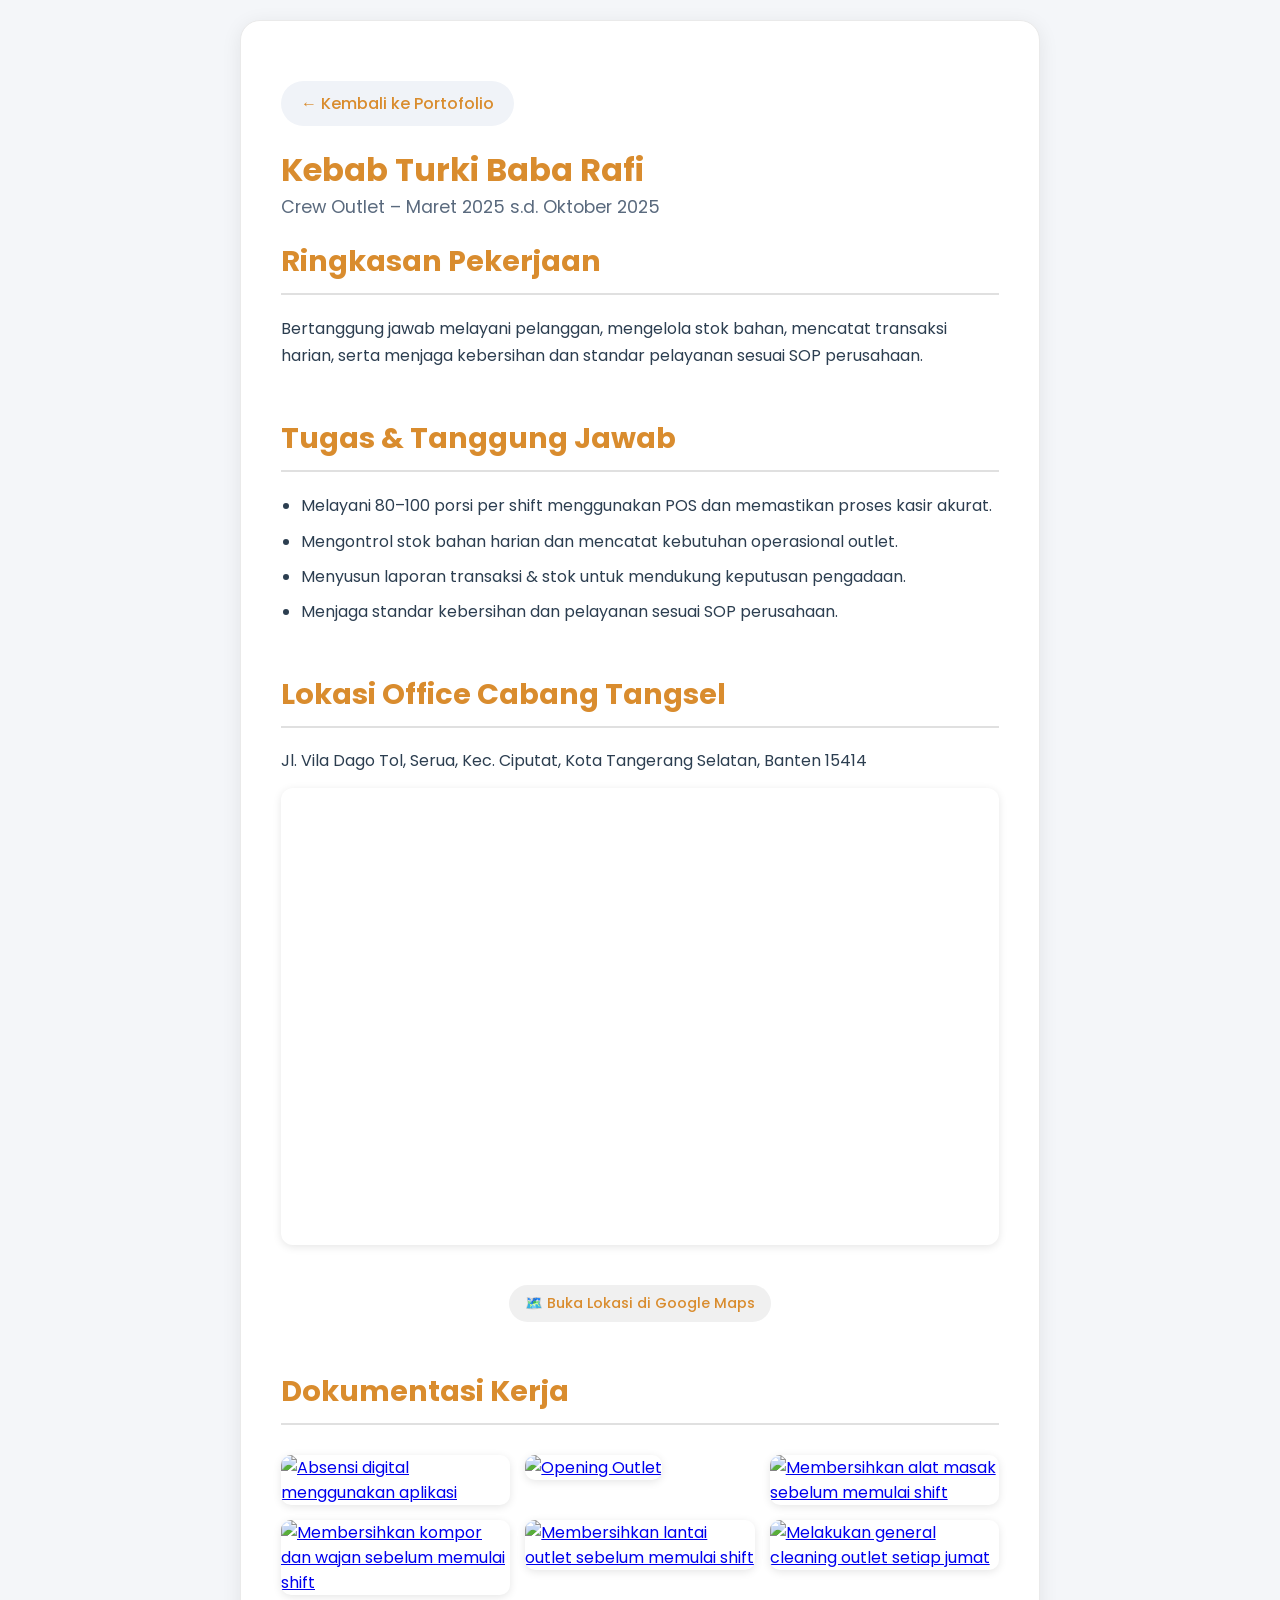
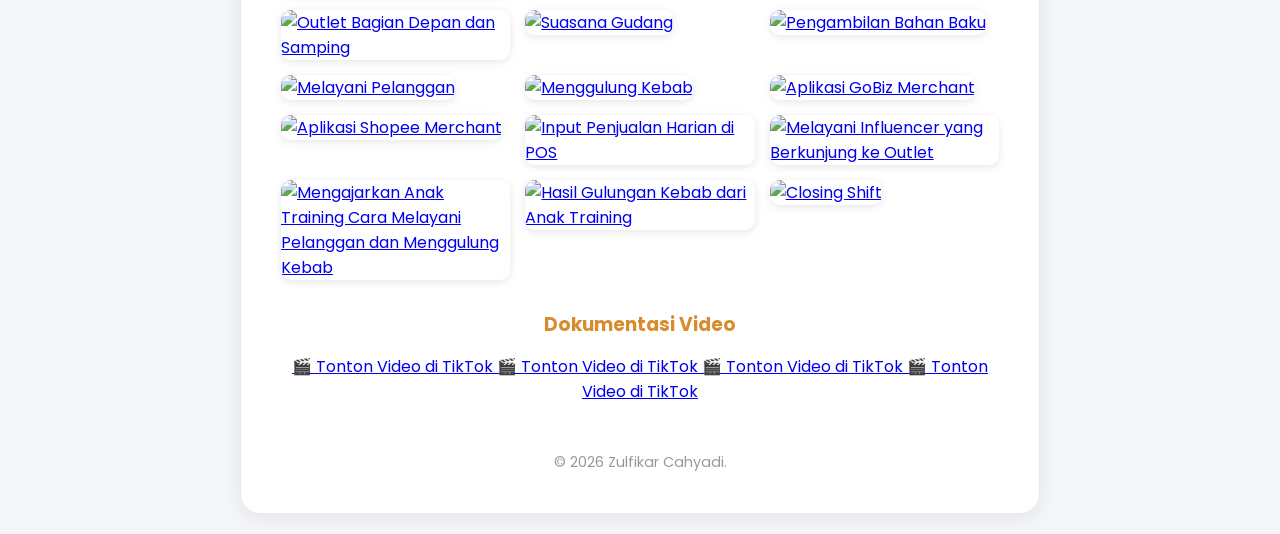
==== kebab-babarafi.html @ 0f0b09ec "Add files via upload" ====
<!DOCTYPE html>
<html lang="id">
<head>
    <meta charset="UTF-8">
    <meta name="viewport" content="width=device-width, initial-scale=1.0">
    <title>Kebab Turki Baba Rafi – Dokumentasi Kerja</title>
    
    <!-- Font Poppins -->
    <link href="https://fonts.googleapis.com/css2?family=Poppins:wght@300;400;500;600;700&display=swap" rel="stylesheet">
    
    <link rel="stylesheet" href="style.css">
</head>
<body>
    <div class="container">
        <!-- Tombol Kembali -->
        <a href="index.html" class="back-btn">← Kembali ke Portofolio</a>
        
        <h1>Kebab Turki Baba Rafi</h1>
        <p class="tagline">Crew Outlet – Maret 2025 s.d. Oktober 2025</p>
        
        <section class="job-detail">
            <h2>Ringkasan Pekerjaan</h2>
            <p>
                Bertanggung jawab melayani pelanggan, mengelola stok bahan, mencatat transaksi harian, serta menjaga kebersihan dan standar pelayanan sesuai SOP perusahaan.
            </p>
        </section>

        <section class="job-tasks">
            <h2>Tugas & Tanggung Jawab</h2>
            <ul>
                <li>Melayani 80–100 porsi per shift menggunakan POS dan memastikan proses kasir akurat.</li>
                <li>Mengontrol stok bahan harian dan mencatat kebutuhan operasional outlet.</li>
                <li>Menyusun laporan transaksi & stok untuk mendukung keputusan pengadaan.</li>
                <li>Menjaga standar kebersihan dan pelayanan sesuai SOP perusahaan.</li>
            </ul>
        </section>

        <section class="job-location">
            <h2>Lokasi Office Cabang Tangsel</h2>
            <p>Jl. Vila Dago Tol, Serua, Kec. Ciputat, Kota Tangerang Selatan, Banten 15414</p>
            <!-- Ganti dengan embed code dari Google Maps sesuai outletmu -->
            <div class="map-container">
                <iframe src="https://www.google.com/maps/embed?pb=!1m14!1m8!1m3!1d495.7077864501391!2d106.70398!3d-6.308022!3m2!1i1024!2i768!4f13.1!3m3!1m2!1s0x2e69e5000edd0101%3A0x4ac896b4d38f4c92!2sDepo%20Baba%20Rafi%20Tangsel!5e0!3m2!1sid!2sid!4v1777367308879!5m2!1sid!2sid" width="600" height="450" style="border:0;" allowfullscreen="" loading="lazy" referrerpolicy="no-referrer-when-downgrade"></iframe>
            </div>
            <p style="text-align: center; margin-top: 10px;">
                <a href="https://maps.app.goo.gl/LRSj257Zqp8jHyZv6" target="_blank" class="gallery-btn">
                    🗺️ Buka Lokasi di Google Maps
                </a>
            </p>
        </section>

        <section class="job-gallery">
            <h2>Dokumentasi Kerja</h2>
            <div class="gallery">
                <a href="images/babarafi-absen.png" target="_blank">
                    <img src="images/babarafi-absen.png" alt="Absensi digital menggunakan aplikasi">
                </a>
                <a href="images/babarafi-opening.jpg" target="_blank">
                    <img src="images/babarafi-opening.jpg" alt="Opening Outlet">
                </a>
                <a href="images/babarafi-alatmasak.jpg" target="_blank">
                    <img src="images/babarafi-alatmasak.jpg" alt="Membersihkan alat masak sebelum memulai shift">
                </a>
                <a href="images/babarafi-komporwajan.jpg" target="_blank">
                    <img src="images/babarafi-komporwajan.jpg" alt="Membersihkan kompor dan wajan sebelum memulai shift">
                </a>
                <a href="images/babarafi-lantaioutlet.jpg" target="_blank">
                    <img src="images/babarafi-lantaioutlet.jpg" alt="Membersihkan lantai outlet sebelum memulai shift">
                </a>
                <a href="images/babarafi-general cleaning.jpg" target="_blank">
                    <img src="images/babarafi-general cleaning.jpg" alt="Melakukan general cleaning outlet setiap jumat">
                </a>
                <a href="images/babarafi-bagian samping.jpg" target="_blank">
                    <img src="images/babarafi-bagian samping.jpg" alt="Outlet Bagian Depan dan Samping">
                </a>
                <a href="images/babarafi-suasanagudang.jpg" target="_blank">
                    <img src="images/babarafi-suasanagudang.jpg" alt="Suasana Gudang">
                </a>
                <a href="images/babarafi-pengambilanbbo.jpg" target="_blank">
                    <img src="images/babarafi-pengambilanbbo.jpg" alt="Pengambilan Bahan Baku">
                </a>
                <a href="images/babarafi-melayanipelanggan.jpg" target="_blank">
                    <img src="images/babarafi-melayanipelanggan.jpg" alt="Melayani Pelanggan">
                </a>
                <a href="images/babarafi-menggulungkebab.jpg" target="_blank">
                    <img src="images/babarafi-menggulungkebab.jpg" alt="Menggulung Kebab">
                </a>
                <a href="images/babarafi-gobizmerchant.jpg" target="_blank">
                    <img src="images/babarafi-gobizmerchant.jpg" alt="Aplikasi GoBiz Merchant">
                </a>
                <a href="images/babarafi-shopeemerchant.jpg" target="_blank">
                    <img src="images/babarafi-shopeemerchant.jpg" alt="Aplikasi Shopee Merchant">
                </a>
                <a href="images/babarafi-inputpenjualan.jpg" target="_blank">
                    <img src="images/babarafi-inputpenjualan.jpg" alt="Input Penjualan Harian di POS">
                </a>
                <a href="images/babarafi-influencer.jpg" target="_blank">
                    <img src="images/babarafi-influencer.jpg" alt="Melayani Influencer yang Berkunjung ke Outlet">
                </a>
                <a href="images/babarafi-anaktraining.jpg" target="_blank">
                    <img src="images/babarafi-anaktraining.jpg" alt="Mengajarkan Anak Training Cara Melayani Pelanggan dan Menggulung Kebab">
                </a>
                <a href="images/babarafi-hasilgulungananaktraining.jpg" target="_blank">
                    <img src="images/babarafi-hasilgulungananaktraining.jpg" alt="Hasil Gulungan Kebab dari Anak Training">
                </a>
                <a href="images/babarafi-closingan.jpg" target="_blank">
                    <img src="images/babarafi-closingan.jpg" alt="Closing Shift">
                </a>
            </div>
            <div class="video-links">
    <h3>Dokumentasi Video</h3>
    <a href="https://www.tiktok.com/@oesman7_/video/7535474610201218312?is_from_webapp=1&sender_device=pc&web_id=7633054182195529234">
        🎬 Tonton Video di TikTok
    </a>
    <a href="https://www.tiktok.com/@bayudannada/video/7537426084913024261?is_from_webapp=1&sender_device=pc&web_id=7633054182195529234">
        🎬 Tonton Video di TikTok
    </a>
        <a href="https://www.tiktok.com/@babeh_bambang_ompong/video/7534373460437404984?is_from_webapp=1&sender_device=pc&web_id=7633054182195529234">
        🎬 Tonton Video di TikTok
    </a>
        </a>
        <a href="https://www.tiktok.com/@babeh_bambang_ompong/video/7532057423096401158?is_from_webapp=1&sender_device=pc&web_id=7633054182195529234">
        🎬 Tonton Video di TikTok
    </a>
    <!-- Jika ada lebih dari satu video, tinggal salin baris di atas -->
</div>
        </section>

        <footer>
            <p>© <span id="year"></span> Zulfikar Cahyadi.</p>
        </footer>
    </div>

    <script>
        // Isi tahun otomatis
        document.getElementById('year').textContent = new Date().getFullYear();
    </script>
</body>
</html>
---- style.css ----
* {
    margin: 0;
    padding: 0;
    box-sizing: border-box;
}

body {
    font-family: 'Poppins', sans-serif;
    background: #F4F6F9;
    color: #2C3E50;
    min-height: 100vh;
    display: flex;
    justify-content: center;
    align-items: center;
    padding: 20px;
}

.container {
    max-width: 800px;
    width: 100%;
    background: #FFFFFF;
    border-radius: 20px;
    padding: 40px;
    box-shadow: 0 4px 20px rgba(0,0,0,0.08);
    border: 1px solid #eaeaea;
}

.datetime {
    font-size: 1rem;
    font-weight: 400;
    margin-bottom: 20px;
    letter-spacing: 0.5px;
    color: #D98C2E;
    background: #F0F0F0;
    display: inline-block;
    padding: 6px 18px;
    border-radius: 50px;
}

.profil-img {
    width: 130px;
    height: 130px;
    border-radius: 50%;
    object-fit: cover;
    display: block;
    margin: 0 auto 20px;
    border: 4px solid #D98C2E;
    box-shadow: 0 4px 12px rgba(0,0,0,0.1);
}

/* ===== HEADER ===== */
header h1 {
    font-size: 2.5rem;
    margin-bottom: 5px;
    color: #2C3E50;
}

.tagline {
    font-size: 1.1rem;
    color: #5A6A7E;
    margin-bottom: 20px;
}

.contact-info {
    display: flex;
    flex-wrap: wrap;
    gap: 12px;
    margin-top: 10px;
    margin-bottom: 30px;
    font-size: 0.9rem;
    color: #4A5568;
}

.contact-info span {
    background: #F0F3F8;
    padding: 6px 14px;
    border-radius: 20px;
    display: inline-flex;
    align-items: center;
    gap: 4px;
}

h1, h2, h3, h4 {
    color: #D98C2E;
}

h2 {
    font-size: 1.8rem;
    margin-bottom: 20px;
    border-bottom: 2px solid #E0E0E0;
    padding-bottom: 10px;
}

section {
    margin-bottom: 48px;
}

.about p {
    line-height: 1.8;
    font-size: 1rem;
    color: #2C3E50;
}

/* ===== KEALHIAN (SKILL GRID) ===== */
.skill-grid {
    display: grid;
    grid-template-columns: repeat(auto-fit, minmax(220px, 1fr));
    gap: 24px;
    align-items: start;          /* Kunci: semua kolom mulai dari atas */
    margin-top: 10px;
}

.skill-category {
    background: #F8FAFB;
    border-radius: 12px;
    padding: 20px;
    border: 1px solid #eee;
    height: 100%;               /* Membuat tinggi kartu seragam */
}

.skill-category h3 {
    font-size: 1.1rem;
    margin-bottom: 12px;
    color: #D98C2E;
    border-bottom: 1px solid #ddd;
    padding-bottom: 6px;
}

.skill-category ul {
    list-style: none;
    padding: 0;
    line-height: 1.7;
    margin: 0;
}

.skill-category ul li {
    padding: 4px 0;
    border-bottom: 1px solid #f0f0f0;
}

.skill-category ul li:last-child {
    border-bottom: none;
}

.skill-category ul li::before {
    content: "•";
    color: #D98C2E;
    font-weight: bold;
    display: inline-block;
    width: 1.2em;
    margin-left: -0.2em;
}

.exp-item {
    margin-bottom: 25px;
}

.exp-item h3 {
    margin-bottom: 4px;
    color: #D98C2E;
}

.exp-item .year {
    color: #666;
    font-size: 0.9rem;
    margin-bottom: 8px;
}

.exp-item ul {
    list-style: disc;
    padding-left: 20px;
    color: #2C3E50;
    line-height: 1.6;
}

.exp-item ul li {
    margin-bottom: 4px;
}

.edu-item {
    margin-bottom: 20px;
}

.edu-item h3 {
    margin-bottom: 4px;
}

.edu-item .year {
    color: #666;
    font-size: 0.9rem;
}

.project-grid {
    display: grid;
    grid-template-columns: repeat(auto-fit, minmax(220px, 1fr));
    gap: 20px;
}

.card {
    background: #F8FAFB;
    border-radius: 12px;
    padding: 24px;
    box-shadow: 0 2px 8px rgba(0,0,0,0.04);
    border: 1px solid #eee;
    transition: transform 0.2s, box-shadow 0.2s;
}

.card:hover {
    transform: translateY(-4px);
    box-shadow: 0 8px 20px rgba(0,0,0,0.1);
}

.card h3 {
    margin-bottom: 10px;
    font-size: 1.2rem;
    color: #D98C2E;
}

.card p {
    font-size: 0.95rem;
    color: #2C3E50;
    margin-bottom: 16px;
}

.tag {
    display: inline-block;
    background: #E8EDF2;
    color: #2C3E50;
    padding: 4px 12px;
    border-radius: 50px;
    font-size: 0.75rem;
    margin-right: 5px;
    font-weight: 500;
}

footer {
    text-align: center;
    font-size: 0.9rem;
    color: #999;
    margin-top: 30px;
}

.gallery {
    display: grid;
    grid-template-columns: repeat(auto-fit, minmax(200px, 1fr));
    gap: 15px;
    margin: 30px 0;
}

.gallery img {
    width: 100%;
    border-radius: 10px;
    box-shadow: 0 2px 8px rgba(0,0,0,0.1);
}

.back-btn {
    display: inline-block;
    margin-top: 20px;
    background: #D98C2E;
    color: white;
    padding: 10px 20px;
    border-radius: 30px;
    text-decoration: none;
    font-weight: 500;
}

.gallery-btn {
    display: inline-block;
    margin-top: 10px;
    background: #F0F0F0;
    color: #D98C2E;
    padding: 8px 16px;
    border-radius: 20px;
    text-decoration: none;
    font-size: 0.9rem;
    font-weight: 500;
    transition: 0.2s;
}

.gallery-btn:hover {
    background: #D98C2E;
    color: white;
}

/* ===== HALAMAN DETAIL PEKERJAAN ===== */
.job-detail p,
.job-tasks ul {
    color: #2C3E50;
    line-height: 1.7;
    font-size: 1rem;
}

.job-tasks ul {
    list-style: disc;
    padding-left: 20px;
}

.job-tasks ul li {
    margin-bottom: 8px;
}

.map-container {
    border-radius: 12px;
    overflow: hidden;
    box-shadow: 0 2px 8px rgba(0,0,0,0.1);
    margin: 15px 0 30px;
}

/* Jika ada section baru di detail page */
section + section {
    margin-top: 40px;
}

.back-btn {
    display: inline-block;
    margin-bottom: 20px;
    background: #F0F3F8;
    color: #D98C2E;
    padding: 10px 20px;
    border-radius: 30px;
    text-decoration: none;
    font-weight: 500;
    transition: 0.2s;
}

.back-btn:hover {
    background: #D98C2E;
    color: white;
}

/* ===== TOMBOL VIDEO ===== */
.video-links {
    margin-top: 30px;
    text-align: center;
}

.video-links h3 {
    margin-bottom: 15px;
    color: #D98C2E;
}

.video-btn {
    display: inline-block;
    background: #D98C2E;
    color: white;
    padding: 12px 24px;
    border-radius: 30px;
    text-decoration: none;
    font-weight: 500;
    transition: 0.2s;
    margin: 5px;
}

.video-btn:hover {
    background: #b87a1f;
    transform: translateY(-2px);
}

@media (max-width: 600px) {
    .container {
        padding: 24px 16px;
        border-radius: 12px;
    }

    header h1 {
        font-size: 2rem;
    }

    .project-grid,
    .skill-grid {
        grid-template-columns: 1fr;
    }

    .contact-info {
        flex-direction: column;
        gap: 8px;
    }

    .datetime {
        font-size: 0.85rem;
    }

    .profil-img {
        width: 100px;
        height: 100px;
    }
}
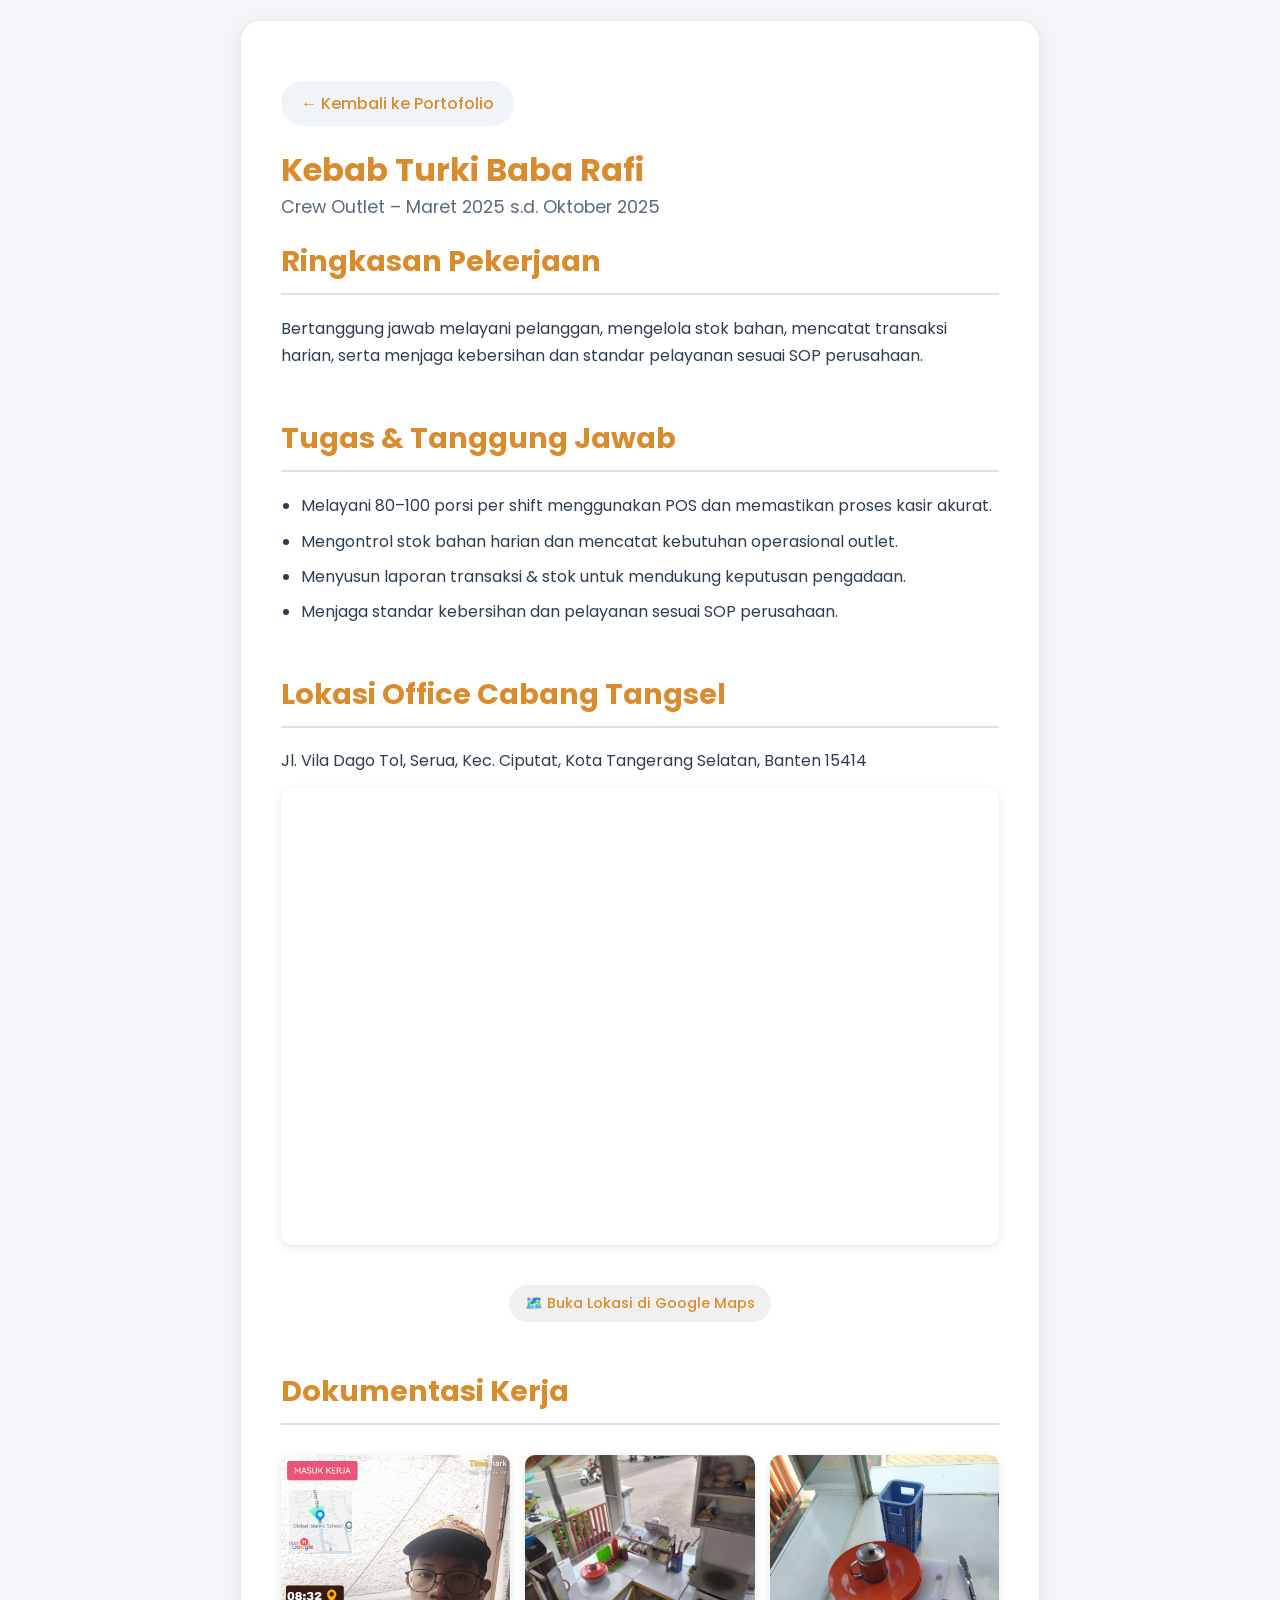
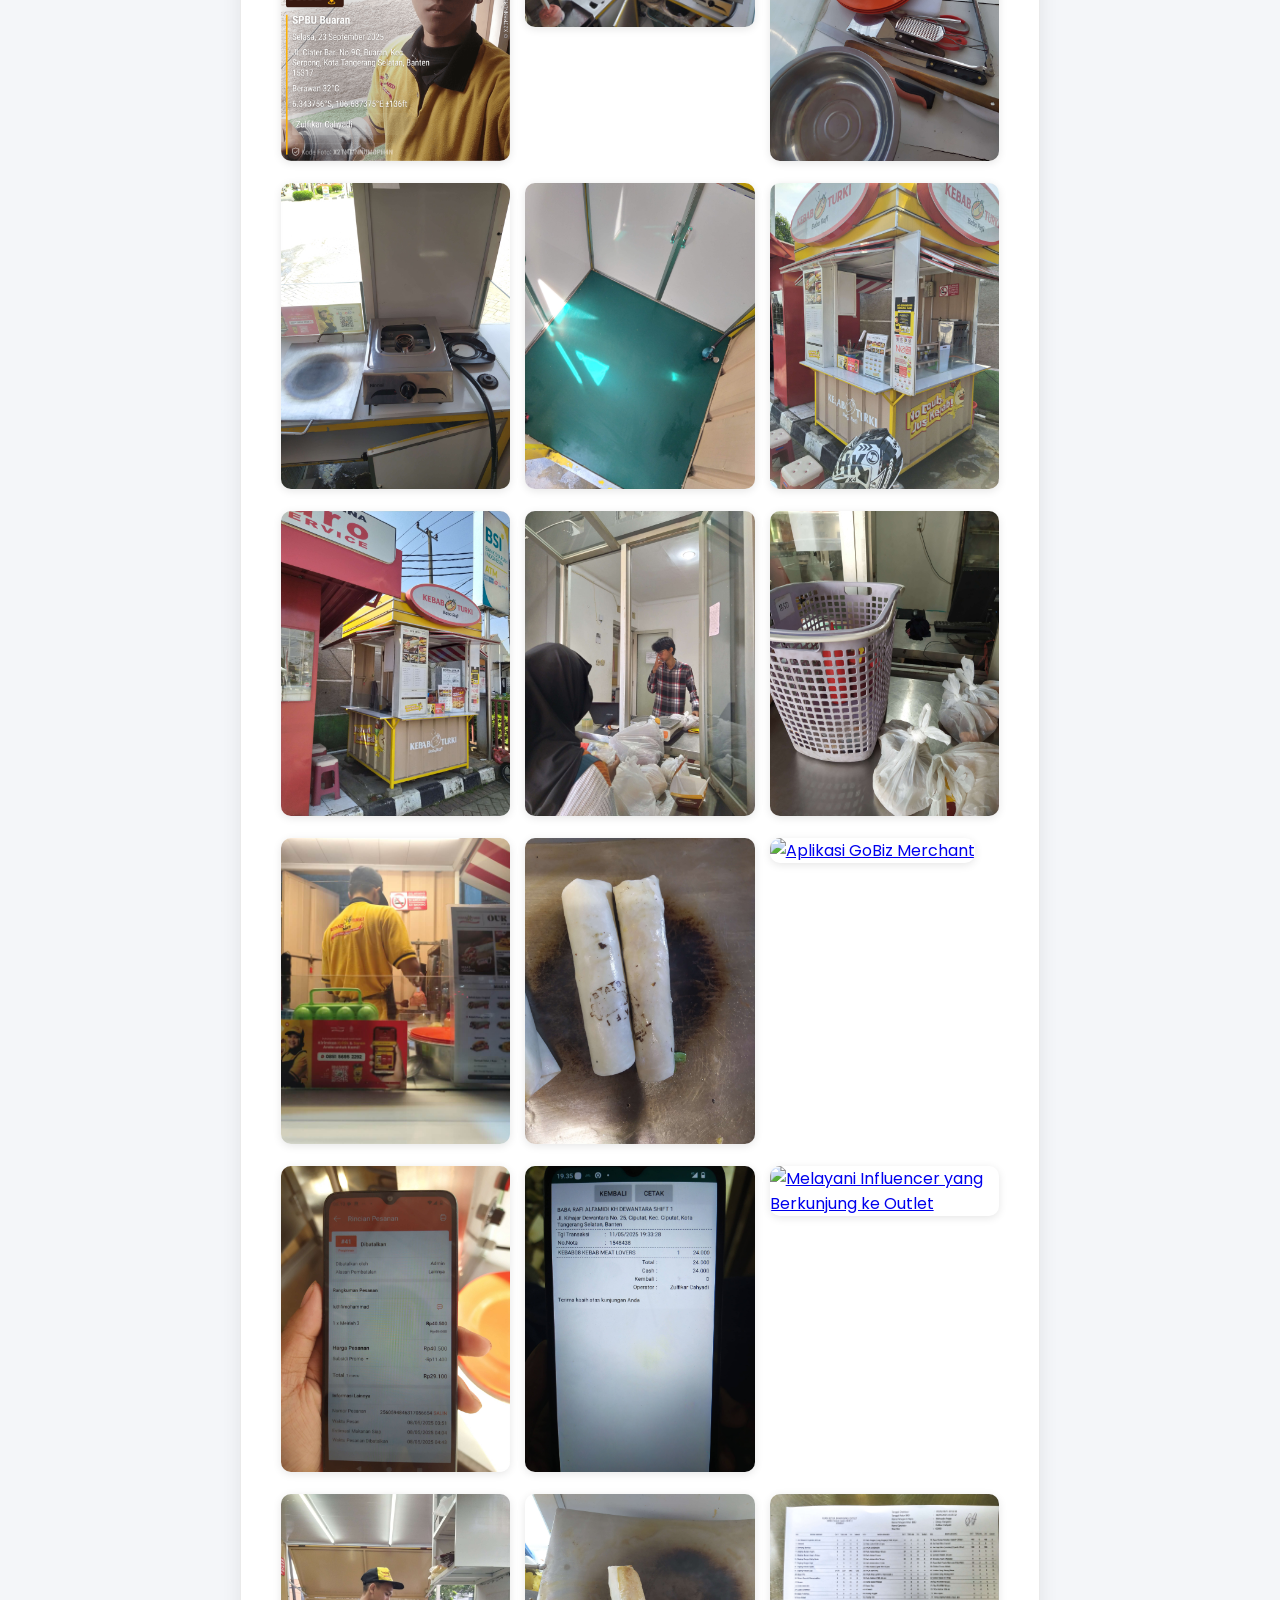
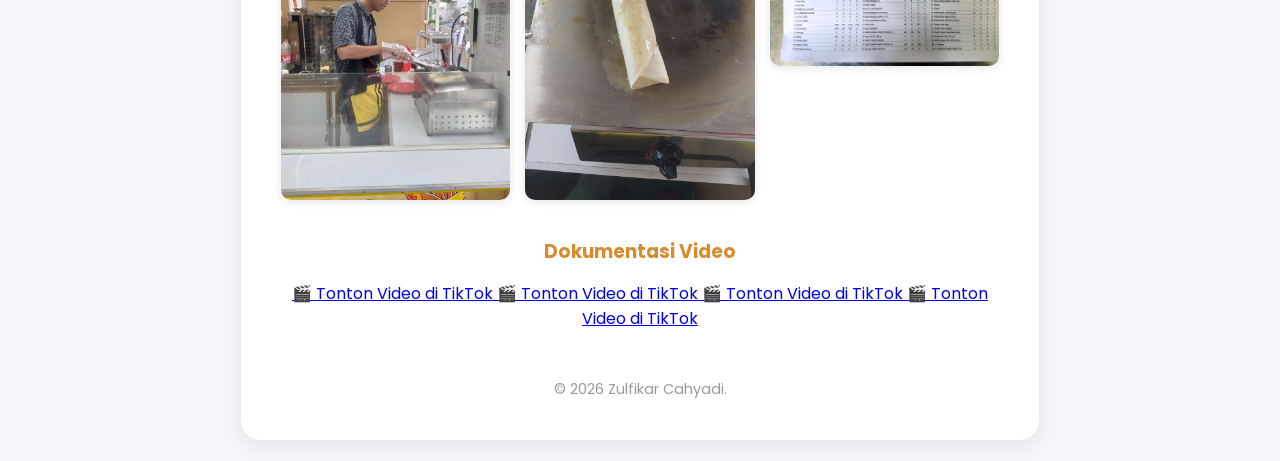
==== commit 1f03fae9: "Add files via upload" ====
--- a/kebab-babarafi.html
+++ b/kebab-babarafi.html
@@ -67,11 +67,11 @@
                 <a href="images/babarafi-lantaioutlet.jpg" target="_blank">
                     <img src="images/babarafi-lantaioutlet.jpg" alt="Membersihkan lantai outlet sebelum memulai shift">
                 </a>
-                <a href="images/babarafi-general cleaning.jpg" target="_blank">
-                    <img src="images/babarafi-general cleaning.jpg" alt="Melakukan general cleaning outlet setiap jumat">
+                <a href="images/babarafi-generalcleaning.jpg" target="_blank">
+                    <img src="images/babarafi-generalcleaning.jpg" alt="Melakukan general cleaning outlet setiap jumat">
                 </a>
-                <a href="images/babarafi-bagian samping.jpg" target="_blank">
-                    <img src="images/babarafi-bagian samping.jpg" alt="Outlet Bagian Depan dan Samping">
+                <a href="images/babarafi-bagiansamping.jpg" target="_blank">
+                    <img src="images/babarafi-bagiansamping.jpg" alt="Outlet Bagian Depan dan Samping">
                 </a>
                 <a href="images/babarafi-suasanagudang.jpg" target="_blank">
                     <img src="images/babarafi-suasanagudang.jpg" alt="Suasana Gudang">
